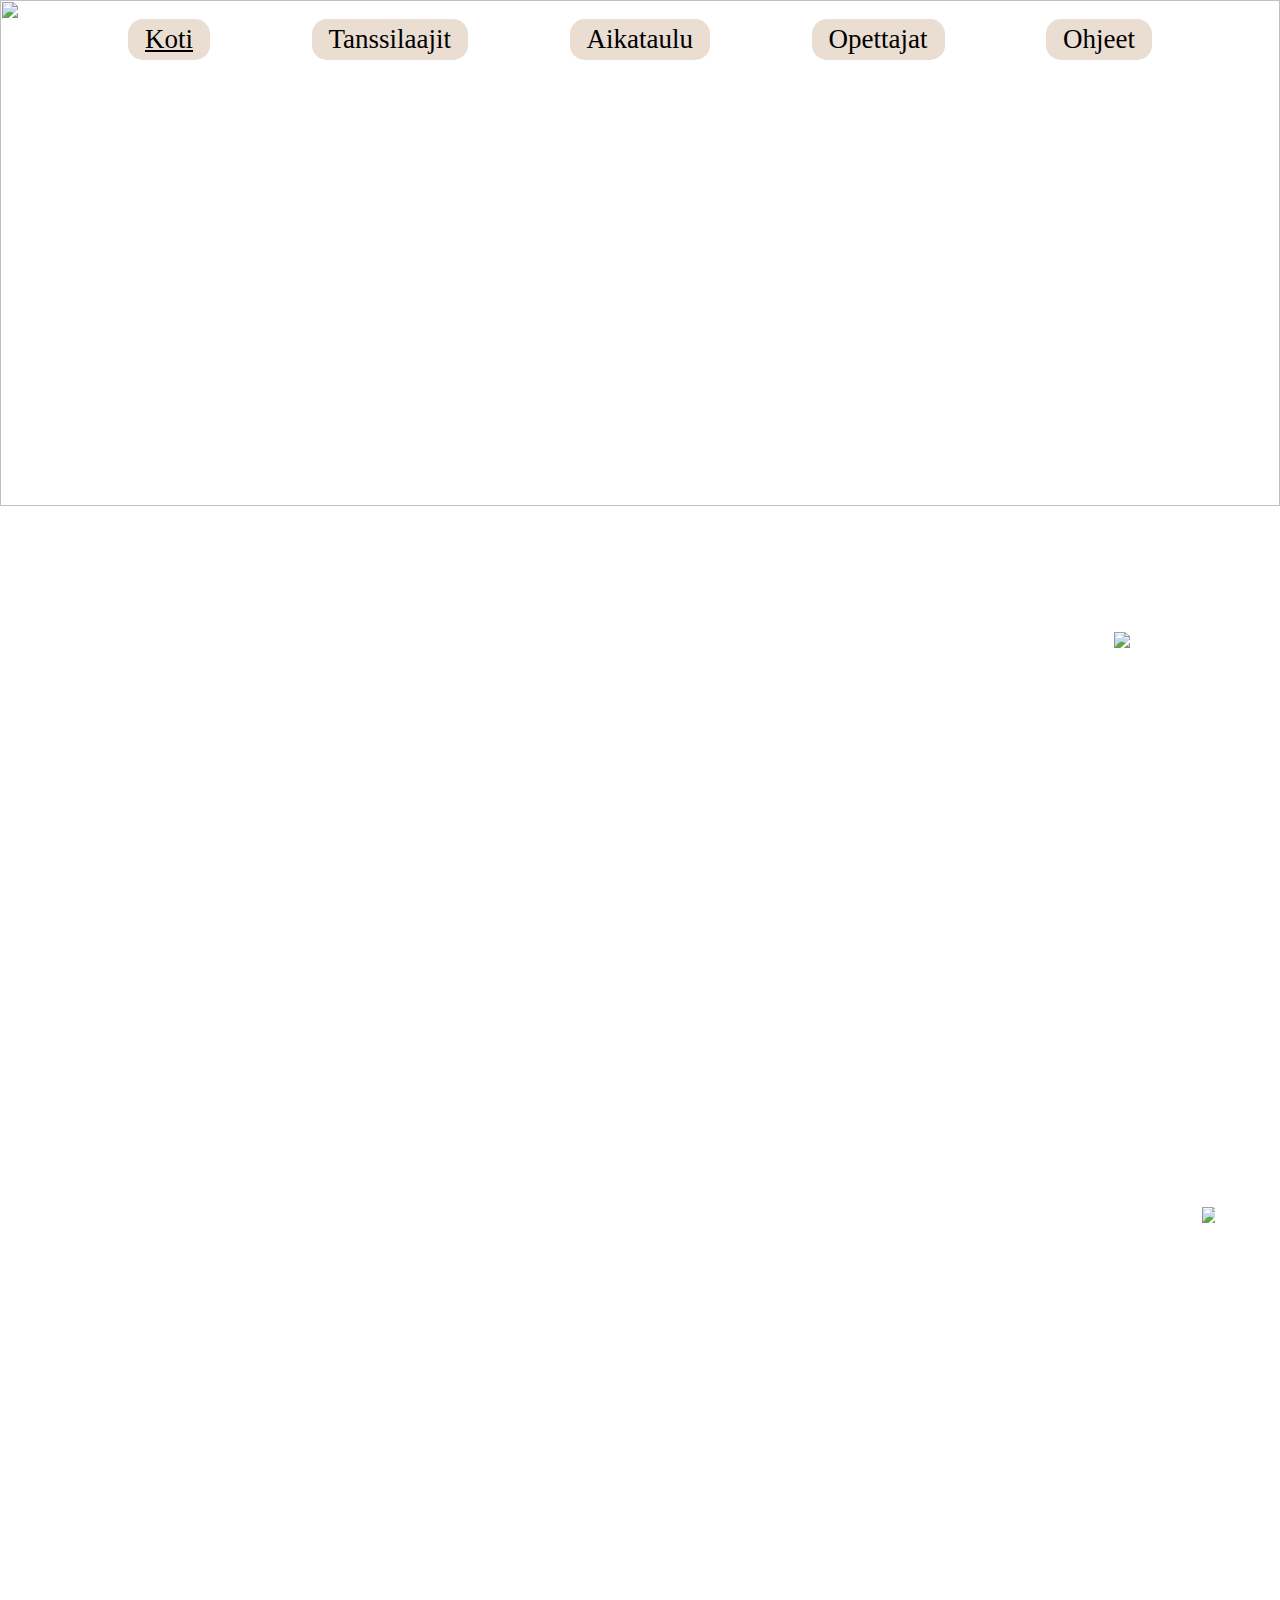
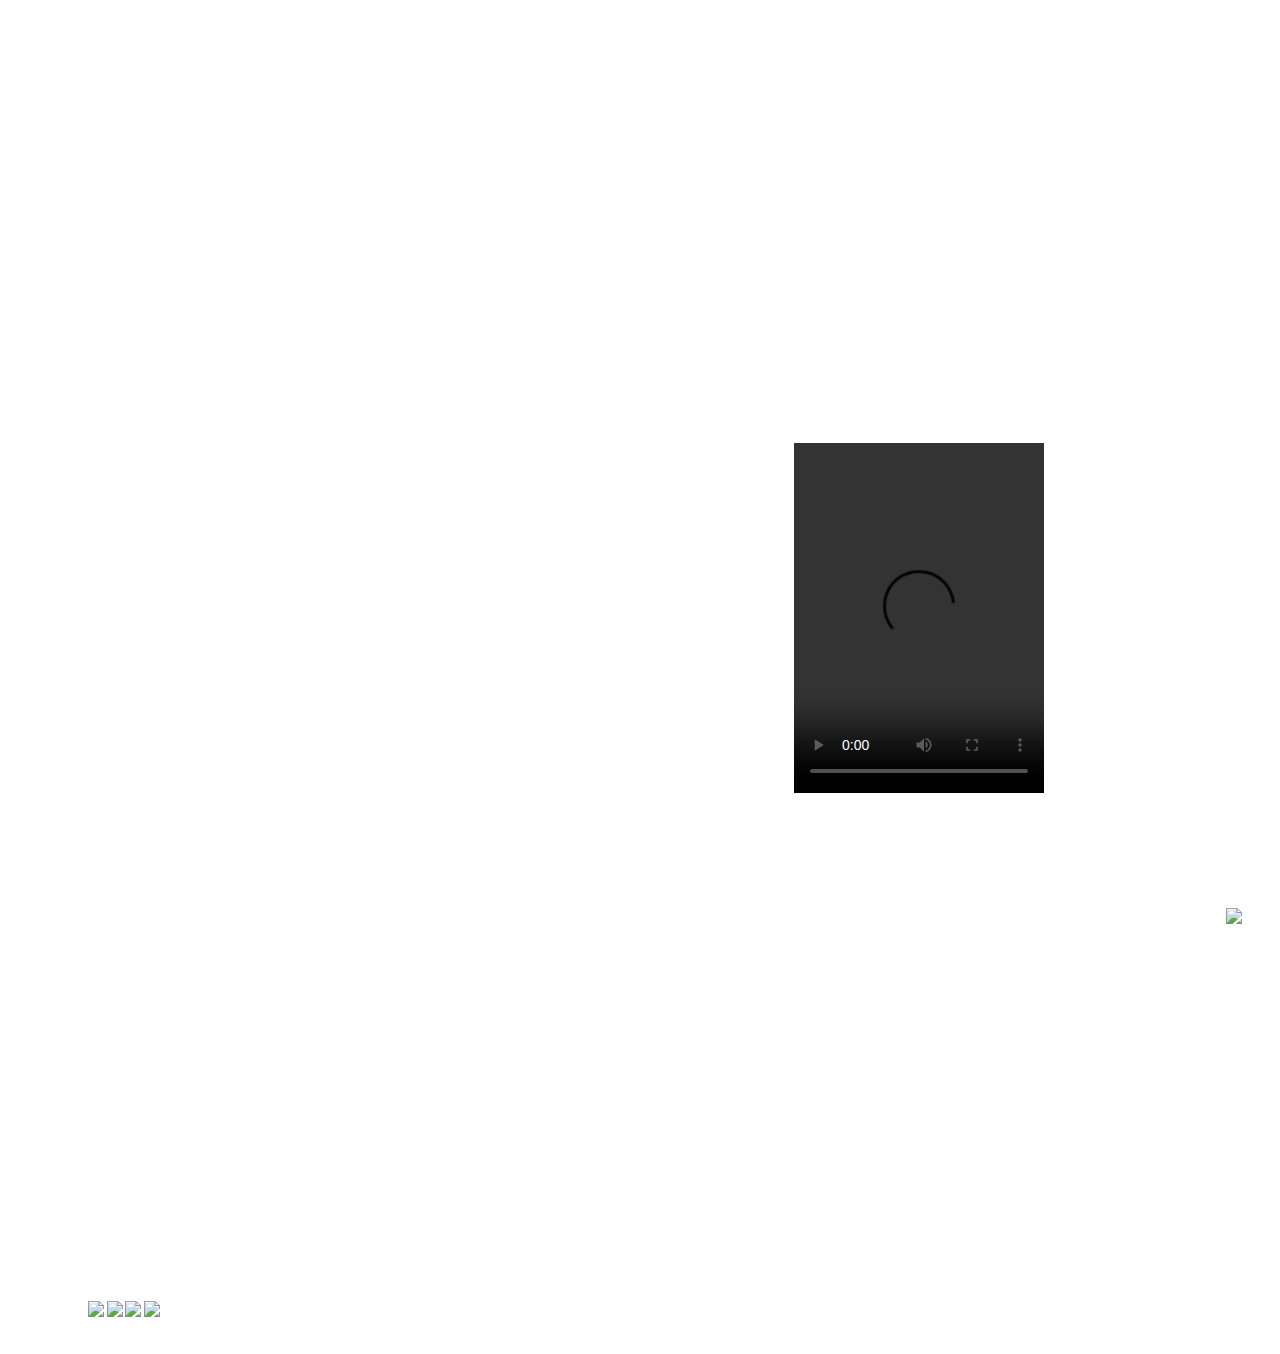
==== index.html @ b9791bf9 "Add files via upload" ====
<!DOCTYPE html>
<html lang="en">
<head>
    <meta charset="UTF-8">
    <meta name="viewport" content="width=device-width, initial-scale=1.0">
    <title>Document</title>
    <link rel="stylesheet" href="style.css">
    <link rel="stylesheet" href="burger.css">
    <link rel="stylesheet" href="trigger.css">
</head>
<body>
    <header>
        <div class="top">
            <div>
                <img class="banner"src="img/iso_Kuva_90%.jpg"/>
                <div class="navbar">
                    <div class="burger" onclick="toggleMenu()">
                        <div class="line"></div>
                        <div class="line"></div>
                        <div class="line"></div>
                    </div>
                    <div class="menu">
                        <a id="currentPage" href="tanssilaajit.html">Koti</a>
                        <a href="tanssilaajit.html">Tanssilaajit</a>
                        <a href="aikataulu.html">Aikataulu</a>
                        <a href="opettajat.html">Opettajat</a>
                        <a href="ohjeet.html">Ohjeet</a>
                    </div>
                </div>
                <div class="topnav">
                    <a id="currentPage" href="tanssilaajit.html">Koti</a>
                    <a href="tanssilaajit.html">Tanssilaajit</a>
                    <a href="aikataulu.html">Aikataulu</a>
                    <a href="opettajat.html">Opettajat</a>
                    <a href="ohjeet.html">Ohjeet</a>
                </div>
            </div>
            <div>
                <img id="logo" src="img/logo.png"/>
            </div>
        </div>
        <div class="bottom">
            <h1>Tervetuloa tanssimaan!</h1>
       </div>
    </header>
    <main>
        <div class="textAndPhoto">
            <p>Tervetuloa tanssikouluumme, missä intohimo liikkumiseen yhdistyy ammattitaitoon ja luovuuteen! Olemme iloisia toivottaessamme teidät tervetulleiksi jännittävään tanssin maailmaan, missä jokainen askel tarjoaa mahdollisuuden ilmaista omaa yksilöllisyyttä, parantaa fyysistä kuntoa ja löytää uusia ystäviä. Kouluumme tarjoaa monipuolisia opetusohjelmia kaikille ikäryhmille ja taitotasoille, alkaen ensimmäisistä askelista lapsille aina kokeneiden tanssijoiden edistyneisiin tekniikoihin asti. Olitpa sitten aloittelija tai kokenut tanssija, meillä löydät oman paikkasi, jossa voit kehittää potentiaaliasi ja uppoutua tanssin taiteen kiehtovaan maailmaan. Tervetuloa tanssiperheeseemme!</p>
            <div class="kuva">
                <img id="kuva1" src="img/kuva.jpg"/>
            </div>
        </div>
        <div class="text">
            <h2>TANSSITUNTEJA JOKAISELLE! </h2>
            <p>Mitä haluaisit oppia? Tanssikoulu järjestää tunteja eri nykytanssin suuntauksissa:
                Hip-hop, House, Popping, DanceHall, Contemporary, Stretching, Krump, Vogue Locking ja monissa muissa! Lisätietoja kustakin niistä voit löytää kohdasta "Tanssilaajit".</p>
        </div>
        <div class="textAndPhoto2">
            <div>
                <h3>TANSSIKOULUTUS</h3>
                <p>Se ei sisällä pelkkää mekaanista liikkeiden ulkoa opettelua, vaan niiden ymmärtämistä. Tanssin ilmapiirin luominen on meille tärkeää. Opit tietyn tyylin, alat tuntea suunnan ja saat paljon positiivisia tunteita. Nykytanssikoulussa vierailevat lahjakkaat koreografit ja parhaat tanssijat Suomesta pitävät tunnit. </p>
            </div>
            <video width="250" height="350" controls>
                <source src="img/video.mov">
            </video>
            <span>Esittelemme teille hiphop-tyylin opettajamme, Aglaia Prohorovan, videon!</span>
        </div>
        <div class="textAndPhoto3">
            <div>Ystävällinen ilmapiiri, loistava ääni, alkuperäinen esitystapa. Tanssistudio ei anna sinun rentoutua. Sinun täytyy ponnistella, mutta tulos on sen arvoinen!</div>
            <span>Seuraa Instagram-tiliä!</span>
            <a href="https://www.instagram.com/prokhorovaaglaia/" target="_blank">
                <img id="kuvallinenLinkki" src="img/kuvLink.jpg">
            </a>
        </div>
    </main>
    <footer>
        <div id="symbols">
            <a href="#" target="_blank"><img id="inst" src="img/instagram.png"></a>
            <a href="#" target="_blank"><img id="face" src="img/facebook.png"></a>
            <a href="#" target="_blank"><img id="twit" src="img/twitter.png"></a>
            <a href="#" target="_blank"><img id="youtube" src="img/youtube.png"></a>
        </div>
        <div>
            <p>e-mail: dance-family@gmail.com</br>
                puh: +358 449236759
            </p>
        </div>
    </footer>
    <script src="script.js"></script>
</body>
</html>
---- style.css ----
body{
    background-image: url("img/bgImage.jpg");
    background-repeat: round;
    background-attachment: fixed;
    background-size: cover;
    margin: 0;
}
html, header, body {
    height: 100%;
}
header{
    display: flex;
    flex-direction: column;
}
.top{
    min-height: 75%;
}
.banner{
    position: absolute;
    top: 0;
    left: 0;
    z-index: -1;
    width: 100%;
    height: 75%;
    object-fit: cover;
    /*object-position: 0% 0%;*/
    object-position: center;

}
#logo{
    width: 11%;
    bottom: 28%;
    right: 2%;
    position: absolute;
}
.topnav{
    display: flex;
    justify-content: space-between;
    padding: 1.5% 10% 0 10%;
}
.topnav a {
    text-align: center;
    padding: 5px 17px;
    border-radius: 15px;
    text-decoration: none;
    font-size: 27px;
    font-weight: 300;
    font-family: 'Times New Roman', Times, serif;
    background-color:#eaddd1;
    color: black;
}
.topnav a:hover {
    background-color: rgb(27, 87, 80);
    color: #eaddd1;
  }
#currentPage{
    text-decoration: underline;
}
h1{
    color:white;
    font-size: 80px;
    text-align: center;
    text-transform: uppercase;

}
#kuva1{
    width: 80%;
    margin-right: 5%;
}
.kuva{
    display: flex;
    justify-content: end;
    align-items: center;
}
.textAndPhoto{
    display: flex;
    flex-direction: row;
    justify-content: space-between;
}
main div{
    padding: 0% 5%;
    color: white;
    margin-bottom: 8%;
}
main div div{
    padding: 0;
    margin-bottom: 0;
}
.textAndPhoto p{
    width: 65%;
    font-size: 35px;
}
.text h2{
    font-size: 45px;
}
.text p{
    font-size: 35px;
}
.textAndPhoto2{
    display: flex;
    flex-direction: row;
    justify-content: space-between;
    padding-right: 3%;
    margin-bottom: 0;
}
.textAndPhoto2 div{
    width: 80%;
    margin-right: 15%;
    font-size: 35px;
    /*text-align: justify;*/
}
.textAndPhoto2 span{
    margin-left: 3%;
    margin-top: 5%;
    font-size: 30px;
    width: 20%;
}
.textAndPhoto2 video{
    margin-top: 5%;
}
.textAndPhoto3{
    display: flex;
    flex-direction: row;
    justify-content: space-between;
    padding-right: 3%;
}
.textAndPhoto3 div{
    padding-right: 3%;
    font-size: 35px;
    margin-right: 20%;
}
.textAndPhoto3 img{
    width: 75%;
    margin-right: 3%;
}
.textAndPhoto3 span{
    width: 40%;
    font-size: 20px;
    margin-top: 2%;
}
footer{
    display: flex;
    flex-direction: row;
    padding-left: 5%;
}
footer img{
    width: 40px;
}
footer p{
    font-size: 20px;
}
footer div{
    margin-top: 8%;
    padding: 0% 2%;
    color: white;
    margin-right: 5%;
}
#symbols{
    display: flex;
    align-items: center;
}
#symbols a{
    margin-right: 4%;
    text-decoration: none;
}
.video {
    display: flex;
    flex-direction: row;
}
---- burger.css ----
.navbar {
    background-color:#eaddd1;
    display: flex;
    flex-direction: column;
    align-items: end;
    padding: 10px;
    display: none;
    position: relative;
}

.burger {
    cursor: pointer;
}

.line {
    width: 30px;
    height: 3px;
    background-color: rgb(27, 87, 80);
    margin: 5px;
    transition: all 0.3s ease;
}

.menu {
    display: none;
}

.menu a {
    color: rgb(27, 87, 80);
    text-decoration: none;
    font-size: 5vw;
}

.menu a:hover {
    background-color: rgb(27, 87, 80);
    color: #eaddd1;
}

.menu.active {
    display: flex;
    flex-direction: column;
    text-align: start;
    width: 100%;
}
---- trigger.css ----
@media only screen and (max-width: 1000px) 
{
    .banner {
        object-fit: contain;
        height: unset;
        margin-top: 49px;
    }
    #logo {
        bottom: unset;
        margin-top: 35%;
    }
    .top {
        min-height: unset;
        height: 50vw;
    }
    .textAndPhoto2 div {
        margin-right: 2%;
    }
    .textAndPhoto p, .text p, .textAndPhoto2 div, .textAndPhoto3 div, .textAndPhoto2 span, .textAndPhoto3 span, footer p {
        font-size: 3vw;
    }
    .navbar {
        display: flex;
    }
    .topnav {
        display: none;
    }
    header {
        display: contents;
    }
    h1 {
        font-size: 10.9vw;
    }
    .textAndPhoto p {
        width: 75%;
    }
    footer {
        flex-wrap: wrap;
    }
}

@media only screen and (max-width: 750px) 
{
    .textAndPhoto{
        flex-direction: column-reverse;
        align-items: center;
    }
    .kuva {
        justify-content: center;
    }
    #kuva1 {
        margin: 0;
    }
    .textAndPhoto p {
        width: 90%;
    }
    .text h2 {
        font-size: 5vw;
    }
    .textAndPhoto2 {
        flex-wrap: wrap;
        padding: 0 5%;
        justify-content: space-around;
    }
    .textAndPhoto2 div {
        width: unset;
        margin-right: 0;
    }
    .textAndPhoto2 span {
        width: 50%;
        margin-left: 0;
    }
    .textAndPhoto3 {
        flex-direction: column;
        margin-top: 8%;
    }
    .textAndPhoto3 div {
        margin-bottom: 8%;
    }
    .textAndPhoto3 div, #kuvallinenLinkki {
        margin-right: 0;
    }
    #kuvallinenLinkki {
        width: 30%;
    }
    .textAndPhoto3 span, .textAndPhoto3 a{
        width: 100%;
        display: flex;
        justify-content: center;
    }
    footer {
        margin-top: 25%;
    }
    .textAndPhoto p, .text p, .textAndPhoto2 div, .textAndPhoto3 div, .textAndPhoto2 span, .textAndPhoto3 span, footer p {
        font-size: 3.8vw;
    }
}
@media only screen and (max-width: 568px) 
{
    footer div {
        margin-top: 0;
    }
    footer {
        align-items: center;
        justify-content: center;
        text-align: center;
    }
}
@media only screen and (max-width: 515px) 
{
    .top {
        height: 60vw;
    }
    .textAndPhoto p, .text p, .textAndPhoto2 div, .textAndPhoto3 div, .textAndPhoto2 span, .textAndPhoto3 span, footer p {
        font-size: 4.5vw;
    }
    .textAndPhoto2 span {
        width: 70%;
    }
}

@media only screen and (max-width: 600px) {
    th, td {
        display: block;
        text-align: left;
    }
    th {
        position: absolute;
        top: -9999px;
        left: -9999px;
    }
    tr {
        border: 1px solid #ccc;
        margin-bottom: 10px;
    }
    td {
        border: none;
        position: relative;
        padding-left: 50%;
    }
    td:before {
        position: absolute;
        top: 6px;
        left: 6px;
        width: 45%;
        padding-right: 10px;
        white-space: nowrap;
    }
    td:nth-of-type(2):before { content: "Maanantai"; }
    td:nth-of-type(3):before { content: "Tiistai"; }
    td:nth-of-type(4):before { content: "Keskiviikko"; }
    td:nth-of-type(5):before { content: "Torstai"; }
    td:nth-of-type(6):before { content: "Perjantai"; }
    td:nth-of-type(7):before { content: "Lauantai"; }
    td:nth-of-type(8):before { content: "Sunnuntai"; }
}
@media only screen and (max-width: 387px) {
    #table{
        margin: 50% 0;
    }
    .laaja {
        padding: 0;
    }
}
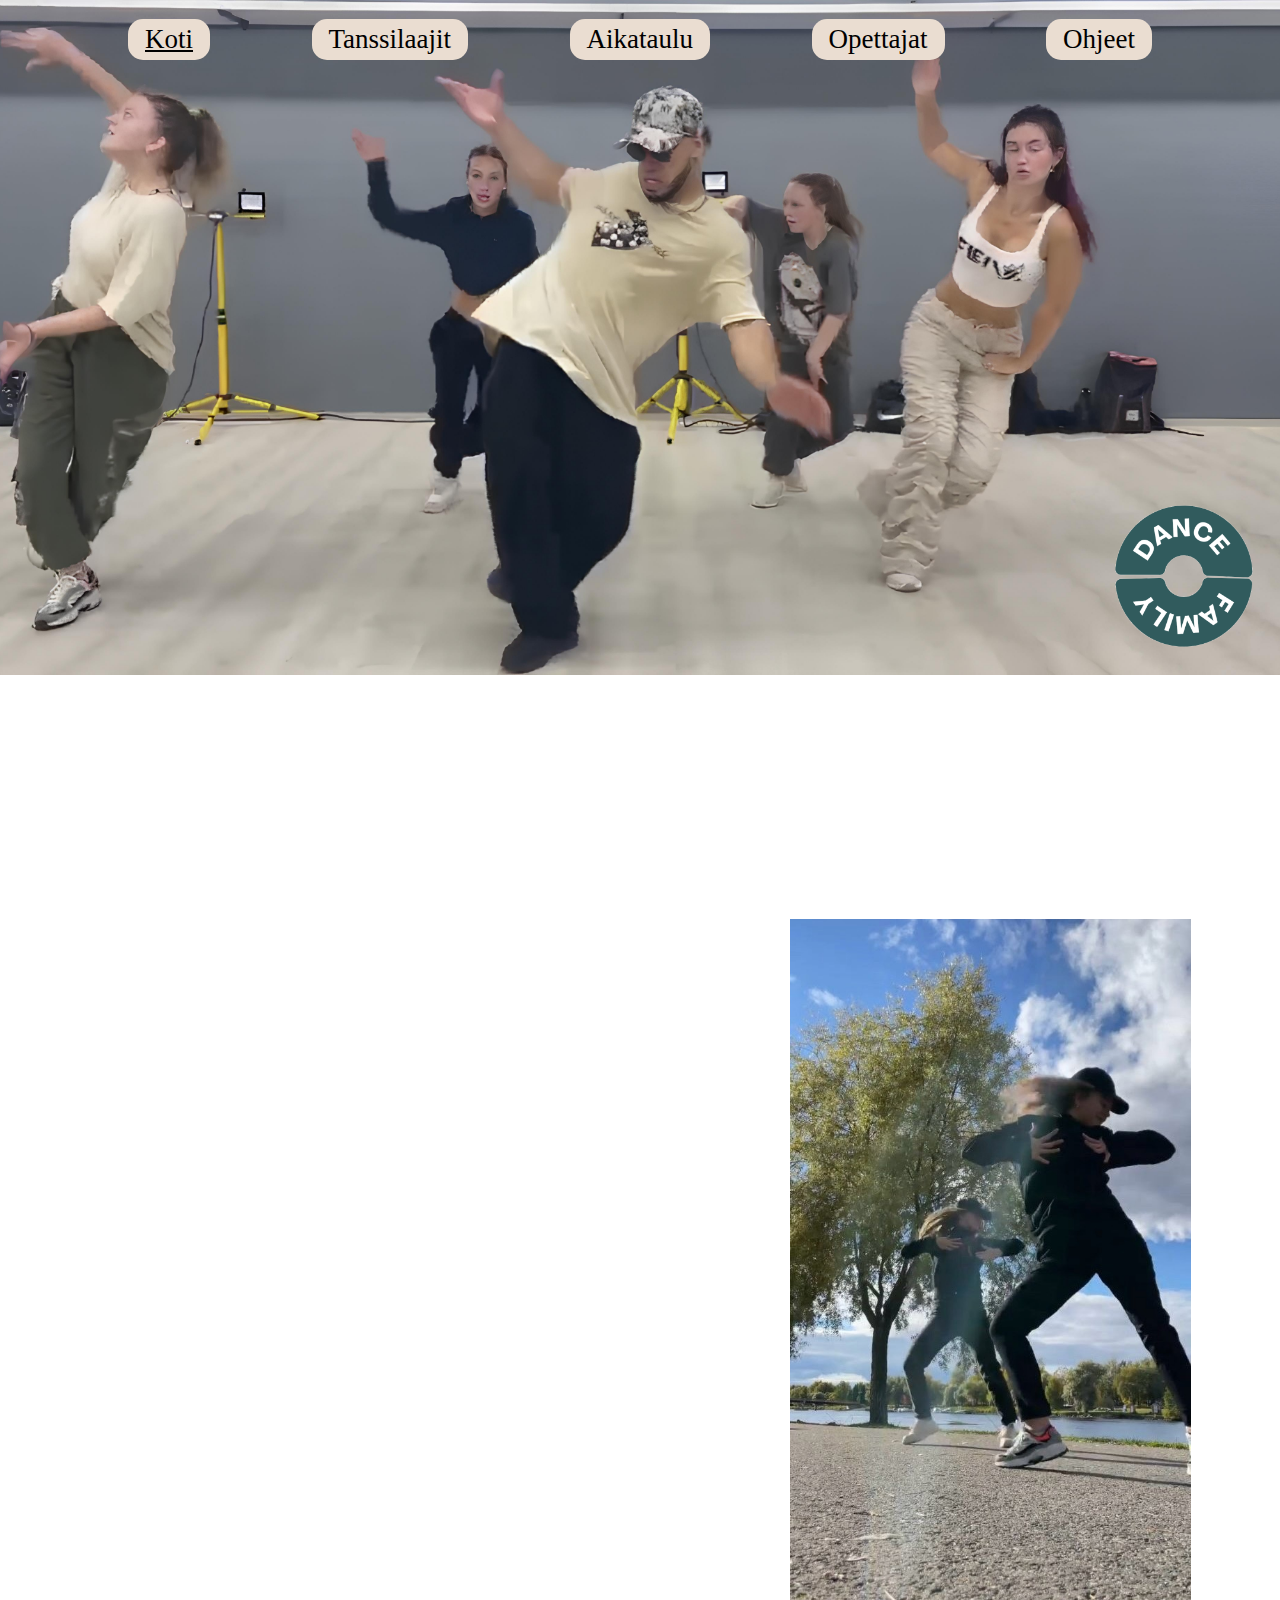
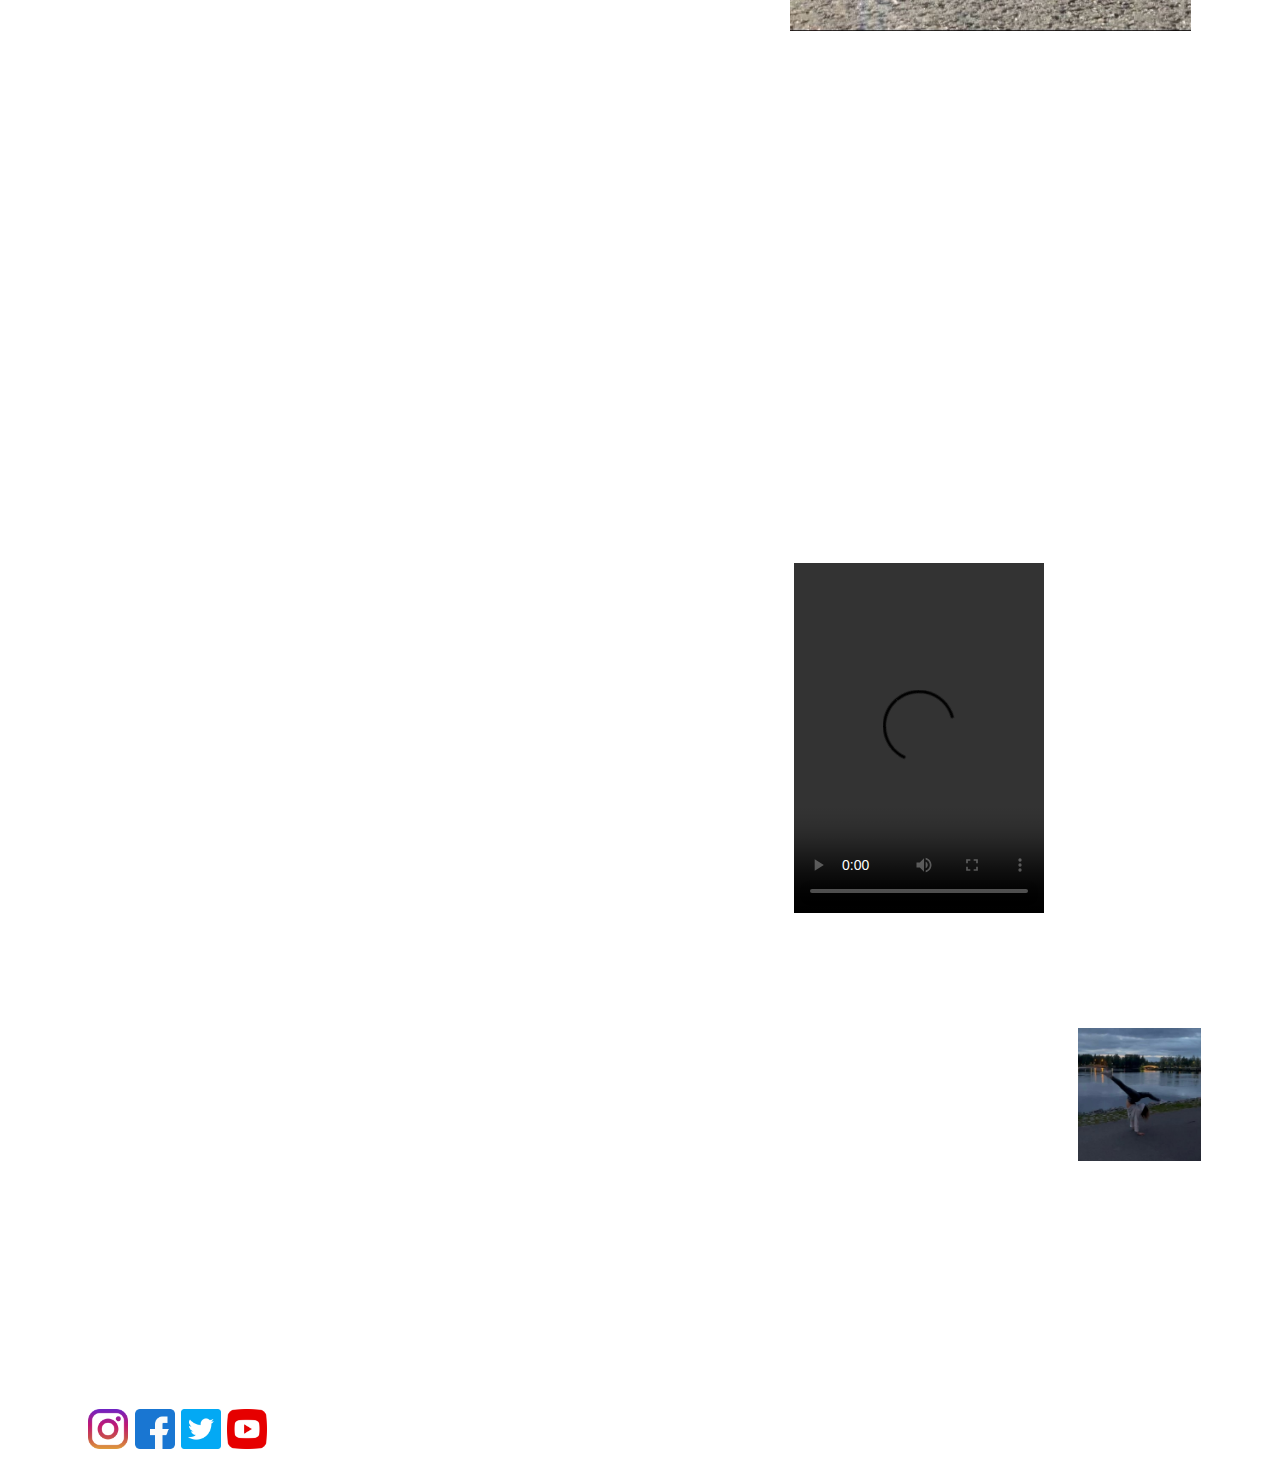
==== commit f3a036be: "Update index.html" ====
--- a/index.html
+++ b/index.html
@@ -12,7 +12,7 @@
     <header>
         <div class="top">
             <div>
-                <img class="banner"src="img/iso_Kuva_90%.jpg"/>
+                <img class="banner"src="img/iso_Kuva_90.jpg"/>
                 <div class="navbar">
                     <div class="burger" onclick="toggleMenu()">
                         <div class="line"></div>
@@ -88,4 +88,4 @@
     </footer>
     <script src="script.js"></script>
 </body>
-</html>+</html>
